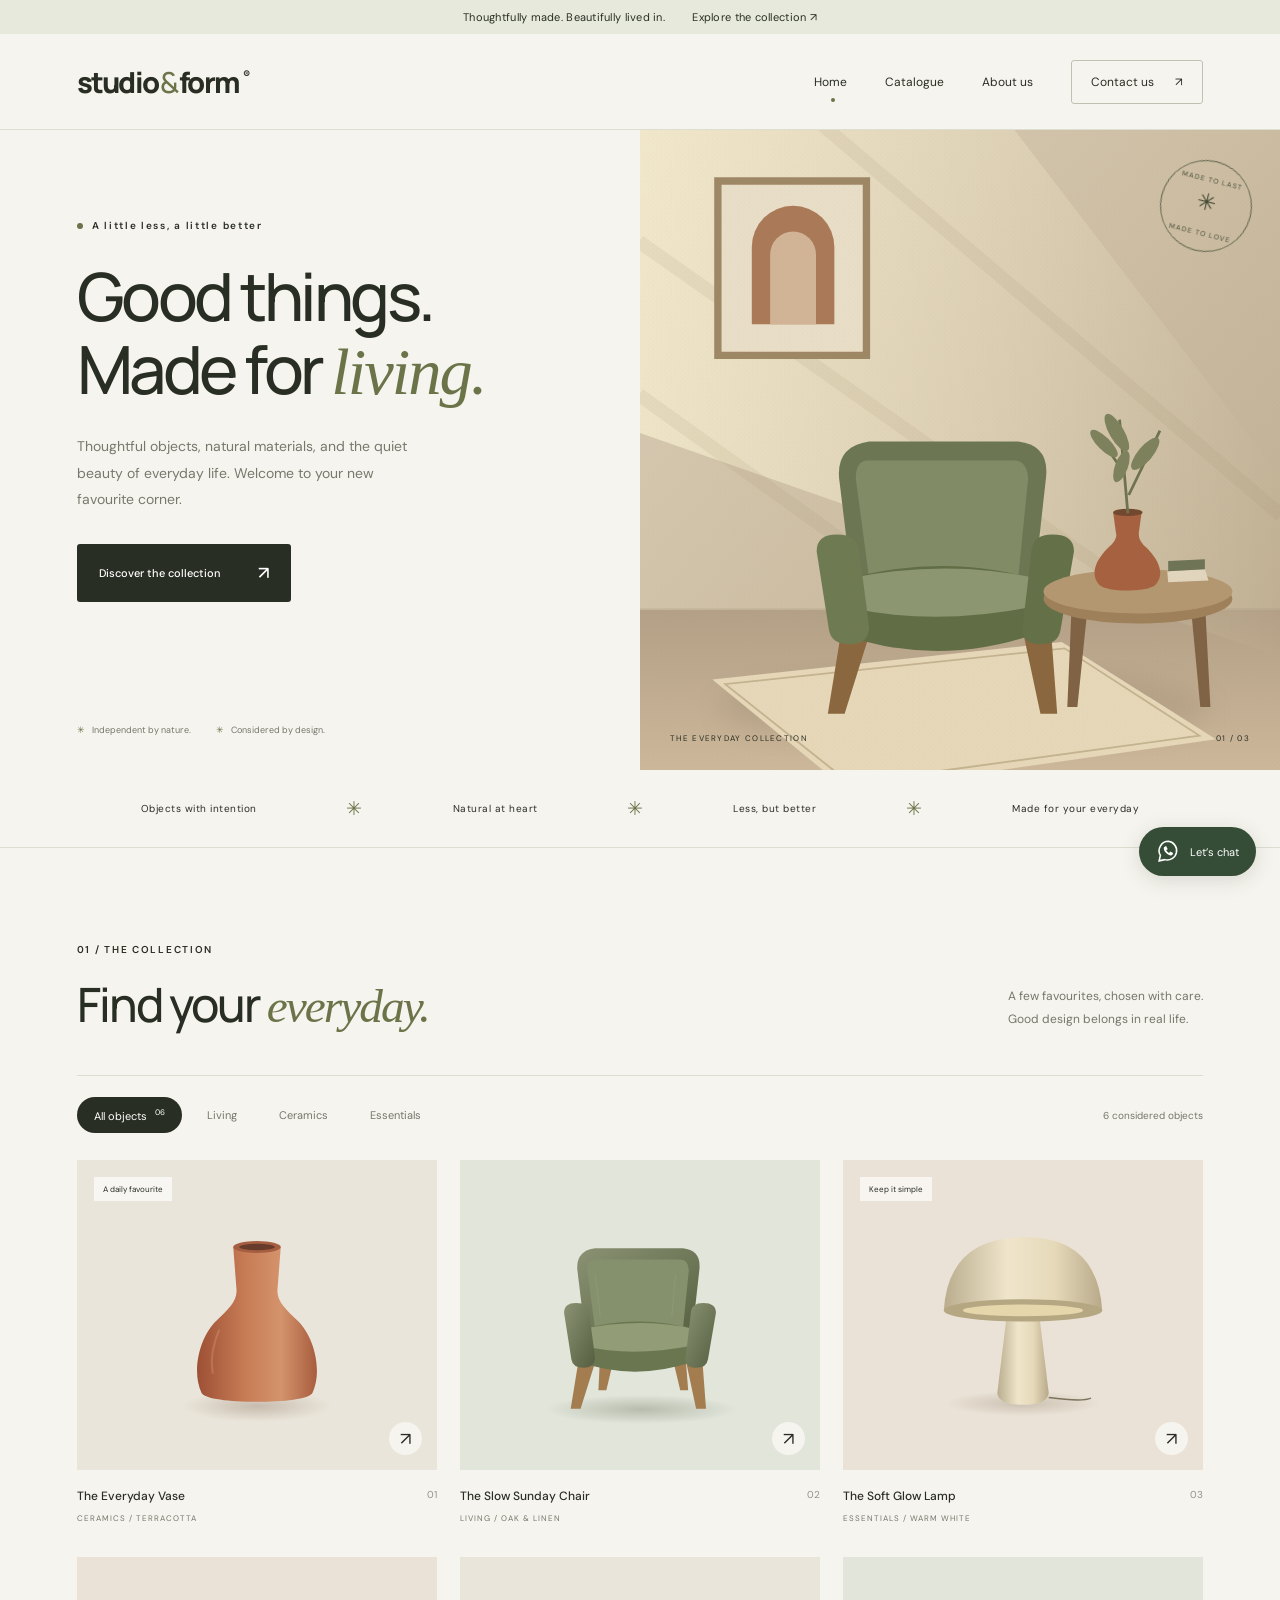
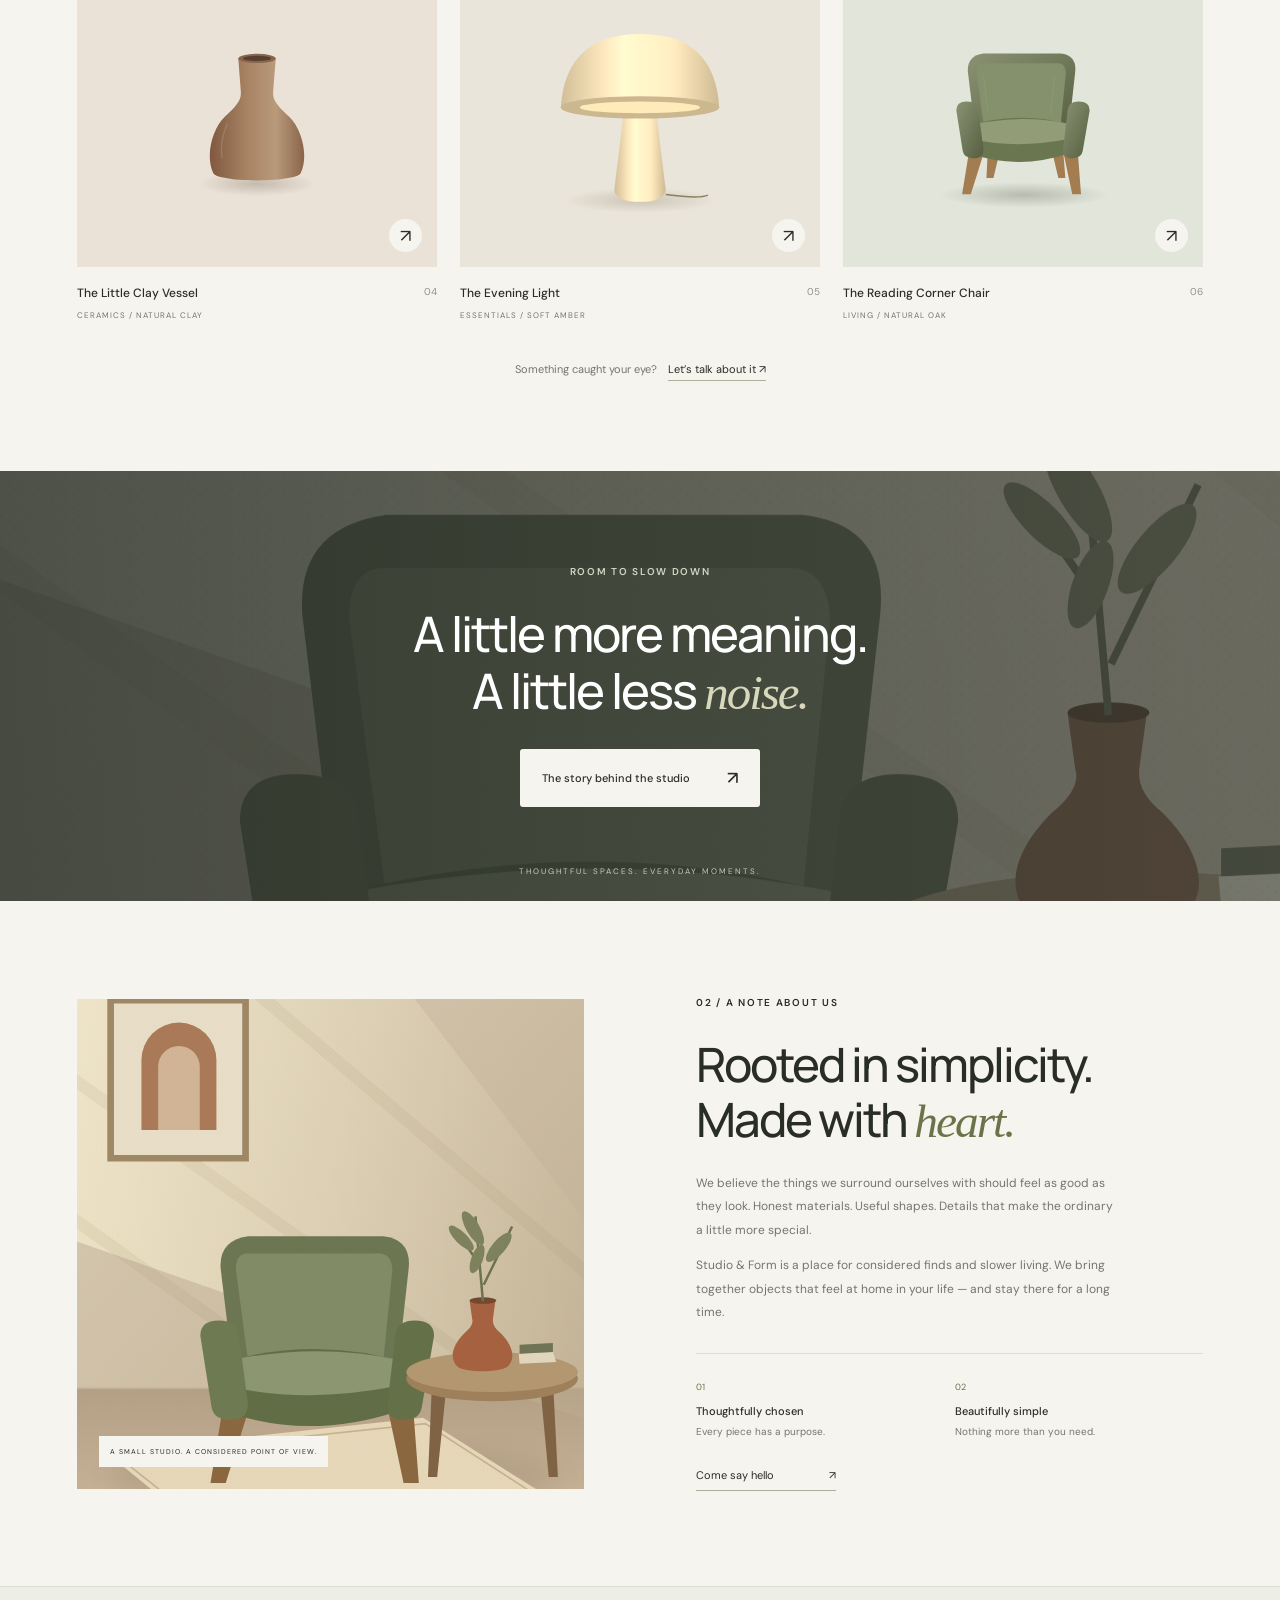
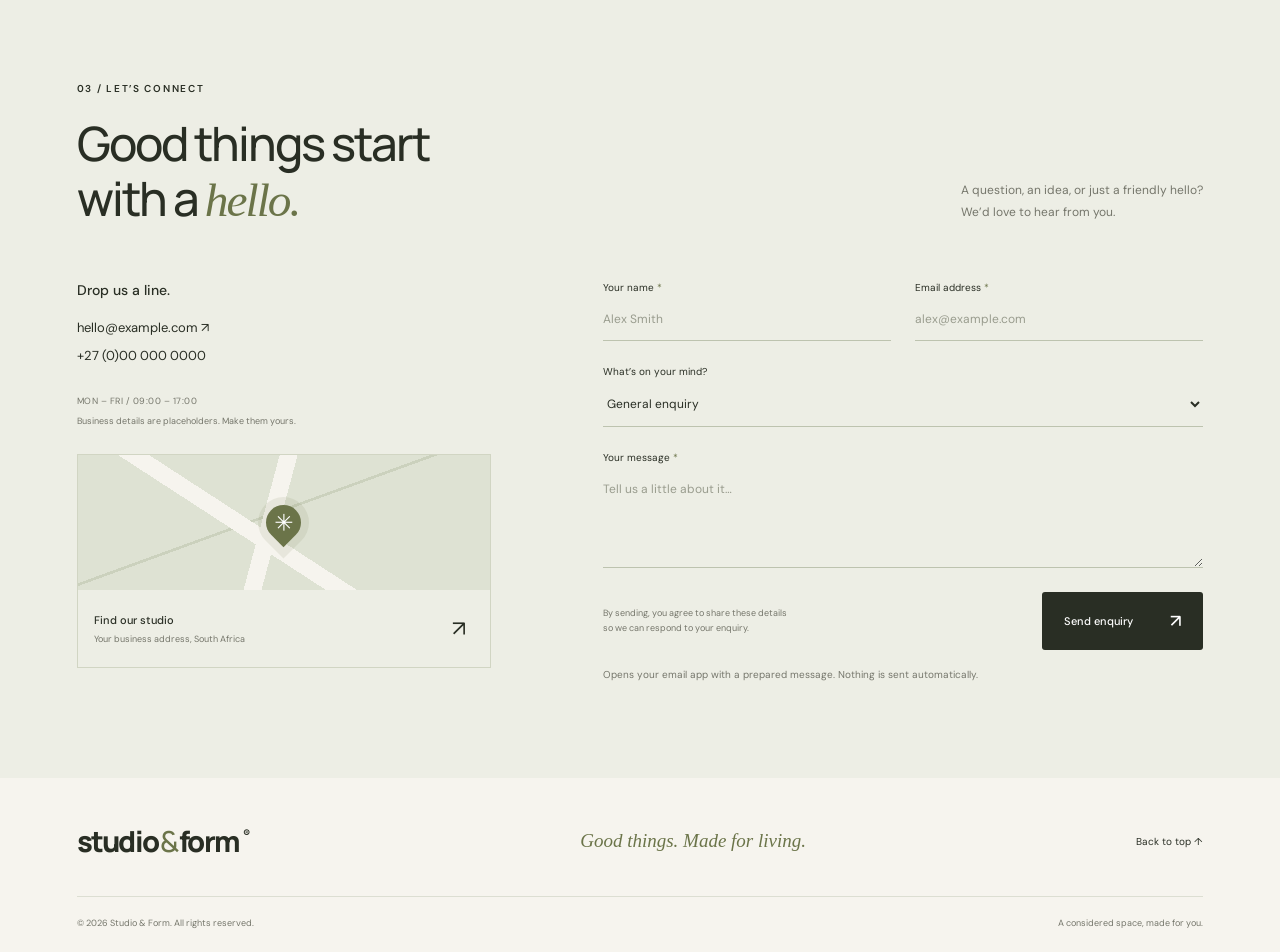
==== index.html @ 62b40807 "Add responsive static business website template" ====
<!DOCTYPE html>
<html lang="en">
<head>
  <meta charset="UTF-8">
  <meta name="viewport" content="width=device-width, initial-scale=1">
  <meta name="description" content="A considered collection of everyday objects. Discover the Studio & Form static business website template.">
  <meta name="theme-color" content="#f4f1ea">
  <title>Studio & Form — Objects for everyday living</title>
  <link rel="stylesheet" href="styles.css">
  <script src="script.js" defer></script>
</head>
<body>
  <a class="skip-link" href="#main">Skip to content</a>
  <div class="announcement">Thoughtfully made. Beautifully lived in. <span>Explore the collection ↗</span></div>
  <header class="site-header">
    <a class="wordmark" href="#home" aria-label="Studio and Form home">studio<span>&</span>form<span class="brand-dot">®</span></a>
    <button class="menu-toggle" aria-expanded="false" aria-controls="navigation">Menu <span>☰</span></button>
    <nav id="navigation" aria-label="Main navigation">
      <a class="active" href="#home">Home</a><a href="#catalogue">Catalogue</a><a href="#about">About us</a><a href="#contact">Contact us <span>↗</span></a>
    </nav>
  </header>
  <main id="main">
    <section id="home" class="hero">
      <div class="hero-copy reveal"><p class="eyebrow"><span class="tiny-dot"></span> A little less, a little better</p><h1>Good things.<br>Made for <em>living.</em></h1><p class="intro">Thoughtful objects, natural materials, and the quiet beauty of everyday life. Welcome to your new favourite corner.</p><a class="button dark" href="#catalogue">Discover the collection <span>↗</span></a><div class="hero-footnote"><span>Independent by nature.</span><span>Considered by design.</span></div></div>
      <div class="hero-visual"><img class="parallax-image" data-parallax="0.13" src="assets/interior.svg" alt="Illustrated sunlit interior with an olive chair, ceramic vessels and natural textures"><div class="image-label"><span>THE EVERYDAY COLLECTION</span><span>01 / 03</span></div><div class="round-stamp" aria-hidden="true">MADE TO LAST<br><span>✳</span><br>MADE TO LOVE</div></div>
    </section>
    <div class="values-strip"><span>Objects with intention</span><b>✳</b><span>Natural at heart</span><b>✳</b><span>Less, but better</span><b>✳</b><span>Made for your everyday</span></div>
    <section id="catalogue" class="section catalogue">
      <div class="section-heading reveal"><div><p class="eyebrow">01 / THE COLLECTION</p><h2>Find your <em>everyday.</em></h2></div><p>A few favourites, chosen with care.<br>Good design belongs in real life.</p></div>
      <div class="catalogue-toolbar"><div class="filters" role="group" aria-label="Filter collection"><button class="selected" data-filter="all" aria-pressed="true">All objects <sup>06</sup></button><button data-filter="living" aria-pressed="false">Living</button><button data-filter="ceramics" aria-pressed="false">Ceramics</button><button data-filter="essentials" aria-pressed="false">Essentials</button></div><span class="collection-count" aria-live="polite">6 considered objects</span></div>
      <div class="product-grid">
        <article class="product reveal" data-category="ceramics"><div class="product-image sand"><span class="tag">A daily favourite</span><img src="assets/vase.svg" alt="Sculptural terracotta ceramic vase" loading="lazy"><a class="product-link" href="#contact" data-product="The Everyday Vase" aria-label="Enquire about The Everyday Vase">↗</a></div><div class="product-details"><h3>The Everyday Vase</h3><span>01</span><p>CERAMICS / TERRACOTTA</p></div></article>
        <article class="product reveal" data-category="living"><div class="product-image sage"><img src="assets/chair.svg" alt="Olive upholstered lounge chair with oak legs" loading="lazy"><a class="product-link" href="#contact" data-product="The Slow Sunday Chair" aria-label="Enquire about The Slow Sunday Chair">↗</a></div><div class="product-details"><h3>The Slow Sunday Chair</h3><span>02</span><p>LIVING / OAK & LINEN</p></div></article>
        <article class="product reveal" data-category="essentials"><div class="product-image peach"><span class="tag">Keep it simple</span><img src="assets/lamp.svg" alt="Warm cream sculptural table lamp" loading="lazy"><a class="product-link" href="#contact" data-product="The Soft Glow Lamp" aria-label="Enquire about The Soft Glow Lamp">↗</a></div><div class="product-details"><h3>The Soft Glow Lamp</h3><span>03</span><p>ESSENTIALS / WARM WHITE</p></div></article>
        <article class="product reveal" data-category="ceramics"><div class="product-image peach"><img src="assets/vase.svg" class="small-vase" alt="Small rounded clay vessel" loading="lazy"><a class="product-link" href="#contact" data-product="The Little Clay Vessel" aria-label="Enquire about The Little Clay Vessel">↗</a></div><div class="product-details"><h3>The Little Clay Vessel</h3><span>04</span><p>CERAMICS / NATURAL CLAY</p></div></article>
        <article class="product reveal" data-category="essentials"><div class="product-image sand"><img src="assets/lamp.svg" class="warm-lamp" alt="Terracotta toned reading lamp" loading="lazy"><a class="product-link" href="#contact" data-product="The Evening Light" aria-label="Enquire about The Evening Light">↗</a></div><div class="product-details"><h3>The Evening Light</h3><span>05</span><p>ESSENTIALS / SOFT AMBER</p></div></article>
        <article class="product reveal" data-category="living"><div class="product-image sage"><img src="assets/chair.svg" class="small-chair" alt="Compact olive reading chair" loading="lazy"><a class="product-link" href="#contact" data-product="The Reading Corner Chair" aria-label="Enquire about The Reading Corner Chair">↗</a></div><div class="product-details"><h3>The Reading Corner Chair</h3><span>06</span><p>LIVING / NATURAL OAK</p></div></article>
      </div>
      <p class="catalogue-note">Something caught your eye? <a href="#contact">Let’s talk about it ↗</a></p>
    </section>
    <section class="manifesto"><div class="manifesto-art parallax-image" data-parallax="0.08" aria-hidden="true"></div><div class="manifesto-content reveal"><p class="eyebrow">ROOM TO SLOW DOWN</p><h2>A little more meaning.<br>A little less <em>noise.</em></h2><a class="button light" href="#about">The story behind the studio <span>↗</span></a></div><span class="manifesto-caption">THOUGHTFUL SPACES. EVERYDAY MOMENTS.</span></section>
    <section id="about" class="section about"><div class="about-art reveal"><img src="assets/interior.svg" alt="Warm studio corner with handcrafted home objects" loading="lazy"><span class="art-caption">A SMALL STUDIO. A CONSIDERED POINT OF VIEW.</span></div><div class="about-copy reveal"><p class="eyebrow">02 / A NOTE ABOUT US</p><h2>Rooted in simplicity.<br>Made with <em>heart.</em></h2><p>We believe the things we surround ourselves with should feel as good as they look. Honest materials. Useful shapes. Details that make the ordinary a little more special.</p><p>Studio & Form is a place for considered finds and slower living. We bring together objects that feel at home in your life — and stay there for a long time.</p><div class="about-values"><div><span>01</span><h3>Thoughtfully chosen</h3><p>Every piece has a purpose.</p></div><div><span>02</span><h3>Beautifully simple</h3><p>Nothing more than you need.</p></div></div><a class="text-link" href="#contact">Come say hello <span>↗</span></a></div></section>
    <section id="contact" class="section contact"><div class="section-heading reveal"><div><p class="eyebrow">03 / LET’S CONNECT</p><h2>Good things start<br>with a <em>hello.</em></h2></div><p>A question, an idea, or just a friendly hello?<br>We’d love to hear from you.</p></div><div class="contact-grid"><div class="contact-info reveal"><h3>Drop us a line.</h3><a data-email href="mailto:hello@example.com">hello@example.com ↗</a><a data-phone href="tel:+27000000000">+27 (0)00 000 0000</a><p class="contact-small">MON – FRI / 09:00 – 17:00<br><span>Business details are placeholders. Make them yours.</span></p><div class="map-card"><div class="map-lines" aria-hidden="true"><span class="map-pin">✳</span></div><div class="map-details"><div><h3>Find our studio</h3><p data-address>Your business address, South Africa</p></div><a data-directions href="https://www.google.com/maps/dir/?api=1&destination=South+Africa" target="_blank" rel="noopener noreferrer" aria-label="Get Google Maps directions">↗</a></div></div></div>
      <form id="contact-form" class="contact-form reveal"><div class="field-row"><label>Your name <span>*</span><input name="name" autocomplete="name" placeholder="Alex Smith" required maxlength="100"></label><label>Email address <span>*</span><input name="email" type="email" autocomplete="email" placeholder="alex@example.com" required maxlength="254"></label></div><label>What’s on your mind?<select name="subject"><option>General enquiry</option><option>Product enquiry</option><option>Collaborations</option><option>Something else</option></select></label><label>Your message <span>*</span><textarea name="message" rows="4" placeholder="Tell us a little about it…" required maxlength="5000"></textarea></label><div class="form-bottom"><p>By sending, you agree to share these details<br>so we can respond to your enquiry.</p><button class="button dark" type="submit">Send enquiry <span>↗</span></button></div><p class="form-status" role="status" aria-live="polite">Opens your email app with a prepared message. Nothing is sent automatically.</p></form></div></section>
  </main>
  <footer><div class="footer-top"><a class="wordmark" href="#home">studio<span>&</span>form<span class="brand-dot">®</span></a><p>Good things. Made for living.</p><a href="#home">Back to top ↑</a></div><div class="footer-bottom"><span>© <span id="year"></span> Studio & Form. All rights reserved.</span><span>A considered space, made for you.</span></div></footer>
  <a class="whatsapp" data-whatsapp href="https://wa.me/27000000000" target="_blank" rel="noopener noreferrer" aria-label="Chat with us on WhatsApp"><svg viewBox="0 0 32 32" aria-hidden="true"><path d="M16 3a12 12 0 0 0-10.4 18L4 28l7-1.6A12 12 0 1 0 16 3Z" fill="none" stroke="currentColor" stroke-width="2"/><path d="M11 10c-2 1-1 5 2 8s7 4 8 2l1-2-4-2-1 2c-2-1-3-2-4-4l2-1-2-4Z" fill="currentColor"/></svg><span>Let’s chat</span></a>
</body>
</html>
---- styles.css ----
@import url('https://fonts.googleapis.com/css2?family=DM+Sans:wght@400;500;600;700&family=Manrope:wght@400;500;600;700;800&display=swap');
:root{--paper:#f6f4ee;--ink:#292e24;--muted:#75766b;--line:#dcded2;--olive:#6b7449;--serif:Georgia,'Times New Roman',serif}*{box-sizing:border-box}html{scroll-behavior:smooth;scroll-padding-top:100px}body{margin:0;background:var(--paper);color:var(--ink);font-family:'DM Sans',Arial,sans-serif;font-size:14px}a{color:inherit;text-decoration:none}button,input,textarea,select{font:inherit}button,a,input,select,textarea{-webkit-tap-highlight-color:transparent}a:focus-visible,button:focus-visible,input:focus-visible,textarea:focus-visible,select:focus-visible{outline:2px solid var(--olive);outline-offset:5px}button{cursor:pointer}img{max-width:100%;display:block}.announcement{background:#e7e9dc;text-align:center;padding:10px 24px;font-size:11px;letter-spacing:.025em}.announcement span{margin-left:24px}.site-header{height:96px;padding:0 6%;display:flex;align-items:center;justify-content:space-between;border-bottom:1px solid var(--line);position:sticky;top:0;background:rgba(246,244,238,.96);backdrop-filter:blur(15px);z-index:20}.wordmark{font-family:'Manrope',Arial,sans-serif;font-size:29px;font-weight:800;letter-spacing:-1.8px;white-space:nowrap}.wordmark>span:first-child{color:var(--olive);font-weight:500;padding:0 2px}.wordmark .brand-dot{font-size:11px;vertical-align:top;letter-spacing:0;margin:5px 0 0 4px;display:inline-block}nav{display:flex;align-items:center;gap:38px}nav a{font-size:12px;padding:12px 0;position:relative}nav a.active:after{content:'';height:4px;width:4px;border-radius:50%;background:var(--olive);position:absolute;bottom:0;left:50%}nav a:last-child{border:1px solid #bfc1b2;padding:13px 19px;border-radius:3px}nav a span{margin-left:18px}.menu-toggle{display:none}.hero{display:grid;grid-template-columns:1fr 1fr;min-height:640px}.hero-copy{padding:89px 8% 34px 12%;display:flex;align-items:flex-start;flex-direction:column}.eyebrow{font-size:10px;letter-spacing:1.7px;font-weight:600;margin:0 0 28px;display:flex;align-items:center;gap:9px}.tiny-dot{width:6px;height:6px;background:var(--olive);border-radius:50%}h1,h2,h3,p{margin-top:0}h1,h2{font-family:'Manrope',Arial,sans-serif;font-weight:500;letter-spacing:-3.5px}h1{font-size:clamp(48px,5.2vw,78px);line-height:1.09;margin-bottom:25px}h1 em,h2 em{font-family:var(--serif);font-weight:400;letter-spacing:-2px;color:var(--olive)}.intro{font-size:14px;line-height:1.9;max-width:340px;color:#77786d;margin-bottom:31px}.button{display:inline-flex;align-items:center;justify-content:space-between;gap:37px;padding:17px 22px;border:0;border-radius:3px;font-size:11px;font-weight:500;transition:transform .2s,background .2s}.button:hover{transform:translateY(-3px)}.dark{background:var(--ink);color:#fff}.dark:hover{background:var(--olive)}.light{background:var(--paper);color:var(--ink)}.button span{font-size:18px}.hero-footnote{margin-top:auto;padding-top:57px;display:flex;gap:25px;font-size:9px;color:var(--muted)}.hero-footnote span:before{content:'✳';margin-right:7px;color:var(--olive)}.hero-visual{position:relative;overflow:hidden;background:#d6c7af;min-height:640px}.hero-visual>img{width:100%;height:115%;object-fit:cover;position:absolute;top:-7.5%;will-change:transform}.image-label{position:absolute;bottom:27px;left:30px;right:30px;display:flex;justify-content:space-between;font-size:8px;letter-spacing:1.3px}.round-stamp{position:absolute;right:28px;top:30px;width:92px;height:92px;border:1px solid #5c634b;border-radius:50%;display:grid;place-content:center;text-align:center;font-size:7px;letter-spacing:1px;color:#454b36;transform:rotate(14deg)}.round-stamp span{font-size:23px;padding:3px}.values-strip{display:flex;align-items:center;justify-content:space-evenly;padding:26px 4%;border-bottom:1px solid var(--line);font-size:10px;letter-spacing:.5px}.values-strip b{font-size:19px;color:var(--olive);font-weight:400}.section{padding:95px 6%}.section-heading{display:flex;justify-content:space-between;align-items:flex-end;margin-bottom:42px}.section-heading .eyebrow{margin-bottom:21px}.section-heading h2,h2{font-size:clamp(34px,3.7vw,52px);line-height:1.15;margin-bottom:0;letter-spacing:-2px}.section-heading>p{font-size:12px;line-height:1.9;color:var(--muted);margin-bottom:3px}.catalogue-toolbar{display:flex;justify-content:space-between;align-items:center;border-top:1px solid var(--line);padding:21px 0 27px}.filters{display:flex;gap:8px}.filters button{border:1px solid transparent;border-radius:20px;padding:9px 16px;background:none;color:var(--muted);font-size:11px}.filters button.selected{background:var(--ink);color:white}.filters sup{font-size:8px;margin-left:5px}.collection-count{font-size:10px;color:var(--muted)}.product-grid{display:grid;grid-template-columns:repeat(3,1fr);gap:34px 23px}.product[hidden]{display:none}.product-image{height:310px;position:relative;overflow:hidden;display:grid;place-items:center}.sand{background:#eae5da}.sage{background:#e1e5da}.peach{background:#ebe2d7}.product-image>img{height:85%;width:85%;object-fit:contain;transition:transform .7s cubic-bezier(.2,.7,.2,1)}.product:hover .product-image>img{transform:scale(1.06) rotate(-2deg)}.product-image>img.small-vase{height:67%;filter:hue-rotate(10deg) saturate(.6)}.product-image>img.small-chair{height:75%}.product-image>img.warm-lamp{filter:sepia(.5)}.tag{position:absolute;top:17px;left:17px;font-size:8px;background:rgba(255,255,255,.65);padding:7px 9px;z-index:1}.product-link{position:absolute;bottom:15px;right:15px;width:33px;height:33px;border-radius:50%;background:var(--paper);display:grid;place-items:center;font-size:18px;transition:background .2s}.product-link:hover{background:#ccd0b9}.product-details{display:grid;grid-template-columns:1fr auto;padding-top:18px}.product-details h3{font-size:12px;font-weight:500;margin:0 0 9px}.product-details>span{font-size:10px;color:#929387}.product-details p{font-size:8px;letter-spacing:1px;color:var(--muted);margin:0}.catalogue-note{text-align:center;margin:42px 0 0;font-size:11px;color:var(--muted)}.catalogue-note a{color:var(--ink);border-bottom:1px solid #adb19b;margin-left:8px;padding-bottom:4px}.manifesto{position:relative;min-height:430px;overflow:hidden;display:grid;place-items:center;text-align:center;background:#404b35;color:#fff}.manifesto-art{position:absolute;inset:-20%;background:linear-gradient(90deg,rgba(25,37,22,.8),rgba(29,41,23,.5)),url('assets/interior.svg') center 60%/cover;filter:saturate(.5)}.manifesto-content{z-index:1;padding:65px 20px}.manifesto .eyebrow{justify-content:center;color:#d2d6c4}.manifesto h2{margin-bottom:28px;font-size:49px;letter-spacing:-2px}.manifesto h2 em{color:#d8d9bc}.manifesto-caption{position:absolute;bottom:25px;font-size:8px;letter-spacing:2px;color:#c7cbb9}.about{display:grid;grid-template-columns:1fr 1fr;gap:10%;align-items:center}.about-art{height:490px;background:#e4d6bf;position:relative;overflow:hidden}.about-art img{height:100%;width:100%;object-fit:cover;object-position:40% 50%;transform:scale(1.15)}.art-caption{position:absolute;bottom:22px;left:22px;background:var(--paper);padding:11px;font-size:7px;letter-spacing:1px}.about-copy>p:not(.eyebrow){font-size:12px;line-height:1.95;color:var(--muted);max-width:420px}.about-copy h2{margin-bottom:24px}.about-values{display:grid;grid-template-columns:1fr 1fr;border-top:1px solid var(--line);margin:29px 0 27px;padding-top:22px;gap:10px}.about-values span{font-size:9px;color:var(--olive)}.about-values h3{font-size:11px;font-weight:500;margin:10px 0 7px}.about-values p{font-size:10px;color:var(--muted);margin-bottom:0}.text-link{display:inline-flex;gap:55px;font-size:11px;border-bottom:1px solid #acb09b;padding-bottom:8px}.contact{background:#edeee5;border-top:1px solid var(--line)}.contact .section-heading{margin-bottom:54px}.contact-grid{display:grid;grid-template-columns:1fr 1.45fr;gap:10%}.contact-info>h3{font-size:14px;font-weight:500;margin-bottom:15px}.contact-info>a{display:block;font-size:13px;line-height:2.1}.contact-small{font-size:9px;line-height:2.2;letter-spacing:.5px;margin:23px 0;color:var(--muted)}.contact-small span{font-size:9px;letter-spacing:0}.map-card{border:1px solid #d1d5c3}.map-lines{height:135px;background-color:#dee2d3;background-image:linear-gradient(33deg,transparent 40%,#f6f4ee 40%,#f6f4ee 45%,transparent 45%),linear-gradient(105deg,transparent 45%,#f6f4ee 45%,#f6f4ee 49%,transparent 49%),linear-gradient(160deg,transparent 45%,#cbd1bd 45%,#cbd1bd 46%,transparent 46%);display:grid;place-items:center}.map-pin{background:var(--olive);color:white;width:35px;height:35px;display:grid;place-items:center;border-radius:50% 50% 50% 0;transform:rotate(-45deg);font-size:23px;box-shadow:0 0 0 8px #6b74491c}.map-details{padding:16px;display:flex;align-items:center;justify-content:space-between}.map-details h3{font-size:11px;margin:0 0 6px;font-weight:500}.map-details p{font-size:9px;color:var(--muted);margin:0}.map-details>a{font-size:22px;padding:8px}.contact-form label{display:block;font-size:10px;margin-bottom:24px}.contact-form label>span{color:var(--olive)}.field-row{display:grid;grid-template-columns:1fr 1fr;gap:24px}input,textarea,select{display:block;width:100%;background:transparent;border:0;border-bottom:1px solid #bdc3af;border-radius:0;padding:13px 0;color:var(--ink);font-size:12px;margin-top:4px}textarea{resize:vertical;min-height:100px}input::placeholder,textarea::placeholder{color:#999c8e}.form-bottom{display:flex;justify-content:space-between;align-items:center;gap:16px}.form-bottom p{font-size:9px;line-height:1.7;color:var(--muted);margin:0}.form-status{font-size:10px;color:var(--muted);line-height:1.6;margin:17px 0 0}footer{padding:43px 6% 23px}.footer-top{display:flex;justify-content:space-between;align-items:center;padding-bottom:35px}.footer-top p{font-family:var(--serif);font-style:italic;font-size:19px;color:var(--olive);margin:0}.footer-top>a:last-child{font-size:10px}.footer-bottom{border-top:1px solid var(--line);padding-top:20px;display:flex;justify-content:space-between;color:var(--muted);font-size:9px}.whatsapp{position:fixed;bottom:24px;right:24px;z-index:30;display:flex;align-items:center;gap:9px;padding:12px 17px;background:#354c36;color:#fff;border-radius:40px;box-shadow:0 4px 20px #28342826;transition:transform .2s}.whatsapp:hover{transform:translateY(-4px)}.whatsapp svg{width:25px;height:25px}.whatsapp span{font-size:11px}.skip-link{position:fixed;top:-60px;left:12px;background:white;z-index:100;padding:12px}.skip-link:focus{top:10px}.js .reveal{opacity:0;transform:translateY(20px);transition:opacity .8s,transform .8s}.js .reveal.visible{opacity:1;transform:none}
@media(min-width:1500px){.hero-copy{padding-top:120px}.hero,.hero-visual{min-height:750px}.product-image{height:380px}.section{padding-top:110px;padding-bottom:110px}}@media(max-width:900px){.site-header{padding:0 5%;height:80px}nav{gap:20px}.hero-copy{padding:65px 8% 30px 10%}h1{font-size:49px}.hero,.hero-visual{min-height:575px}.hero-footnote{flex-direction:column;gap:8px}.section{padding:65px 5%}.product-image{height:240px}.about{gap:6%}.about-art{height:430px}.contact-grid{gap:6%;grid-template-columns:1fr 1.2fr}.field-row{gap:15px}.form-bottom{align-items:flex-start;flex-direction:column}.round-stamp{width:75px;height:75px;right:20px;top:20px}}@media(max-width:640px){html{scroll-padding-top:73px}.announcement{font-size:9px}.announcement span{display:none}.site-header{height:73px}.wordmark{font-size:25px}.menu-toggle{display:flex;gap:15px;align-items:center;border:0;background:none;font-size:12px;padding:12px 0}nav{position:absolute;top:73px;left:0;right:0;background:var(--paper);padding:20px 5% 28px;display:none;border-bottom:1px solid var(--line)}nav.open{display:flex;flex-direction:column;align-items:stretch;gap:8px}nav a.active:after{left:auto;right:8px;bottom:18px}nav a:last-child{margin-top:5px}.hero{grid-template-columns:1fr}.hero-copy{padding:51px 6% 33px}.eyebrow{font-size:9px;margin-bottom:23px}h1{font-size:57px;letter-spacing:-3px}.intro{max-width:330px;font-size:13px}.hero-footnote{flex-direction:row;gap:20px;padding-top:32px;font-size:8px}.hero-visual{min-height:420px}.hero-visual>img{object-position:center 60%}.image-label{font-size:7px}.values-strip{flex-wrap:wrap;gap:15px;padding:21px 4%;font-size:9px}.values-strip span:nth-of-type(n+3),.values-strip b:last-child,.values-strip b:nth-of-type(2){display:none}.section{padding:56px 6%}.section-heading{display:block;margin-bottom:28px}.section-heading h2,h2{font-size:36px}.section-heading>p{margin:20px 0 0;font-size:11px}.catalogue-toolbar{padding:16px 0 23px}.filters{gap:0}.filters button{font-size:10px;padding:8px 10px}.collection-count{display:none}.product-grid{grid-template-columns:1fr 1fr;gap:25px 14px}.product-image{height:205px}.tag{top:10px;left:10px;font-size:6px;padding:5px}.product-details h3{font-size:11px;line-height:1.5}.product-details p{font-size:6px;letter-spacing:.6px}.product-details>span{font-size:8px}.product-link{height:28px;width:28px;right:10px;bottom:10px}.catalogue-note{line-height:2;font-size:10px}.manifesto{min-height:350px}.manifesto h2{font-size:36px}.manifesto-caption{font-size:6px}.about{grid-template-columns:1fr;gap:37px}.about-art{height:360px}.about-copy>p:not(.eyebrow){max-width:none}.contact-grid{grid-template-columns:1fr;gap:38px}.contact .section-heading{margin-bottom:32px}.map-lines{height:145px}.field-row{grid-template-columns:1fr;gap:0}.form-bottom{flex-direction:column-reverse;gap:18px}.form-bottom .button{width:100%}.footer-top{flex-wrap:wrap;gap:22px;padding-bottom:25px}.footer-top p{display:none}.footer-bottom{gap:15px;flex-direction:column;padding-bottom:60px}.whatsapp{bottom:18px;right:18px;padding:11px 14px}.whatsapp span{font-size:10px}}@media(prefers-reduced-motion:reduce){html{scroll-behavior:auto}*,*:before,*:after{transition:none!important;animation:none!important}.js .reveal{opacity:1;transform:none}.parallax-image{transform:none!important}}
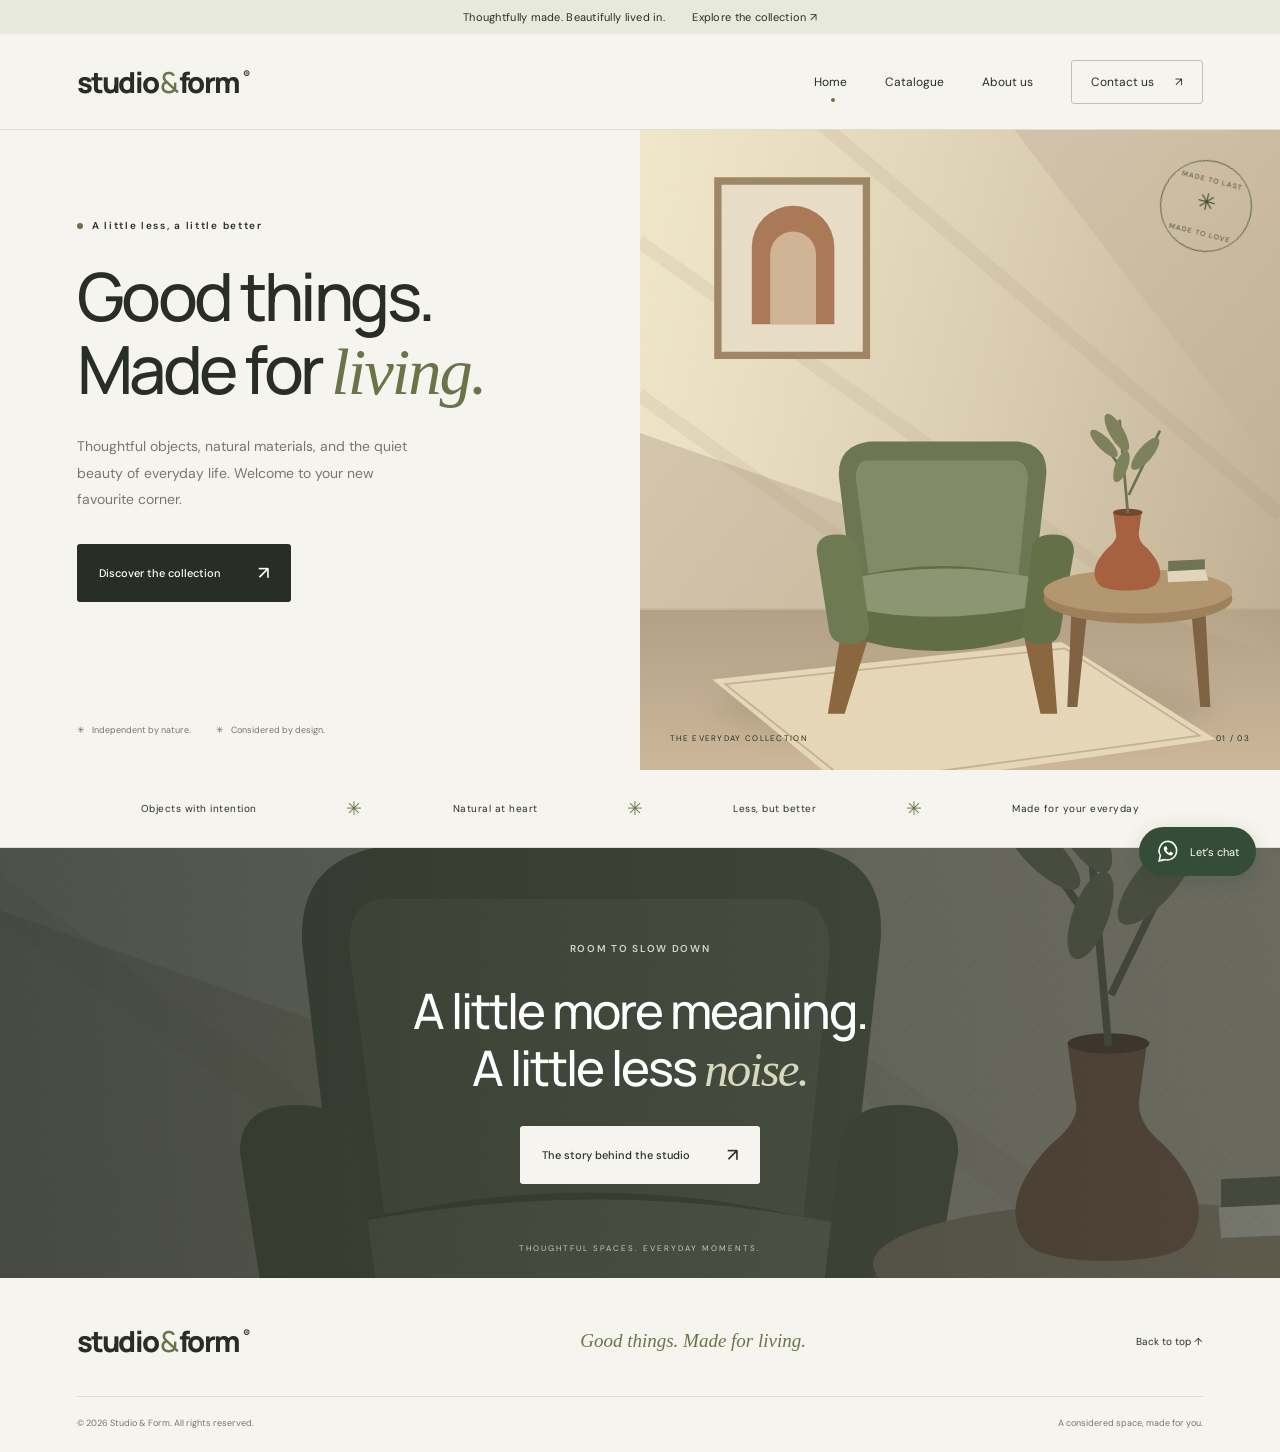
==== commit 870a0984: "Split website into separate Home Catalogue About and Contact pages" ====
--- a/index.html
+++ b/index.html
@@ -5,7 +5,7 @@
   <meta name="viewport" content="width=device-width, initial-scale=1">
   <meta name="description" content="A considered collection of everyday objects. Discover the Studio & Form static business website template.">
   <meta name="theme-color" content="#f4f1ea">
-  <title>Studio & Form — Objects for everyday living</title>
+  <title>Home — Studio & Form</title>
   <link rel="stylesheet" href="styles.css">
   <script src="script.js" defer></script>
 </head>
@@ -13,37 +13,21 @@
   <a class="skip-link" href="#main">Skip to content</a>
   <div class="announcement">Thoughtfully made. Beautifully lived in. <span>Explore the collection ↗</span></div>
   <header class="site-header">
-    <a class="wordmark" href="#home" aria-label="Studio and Form home">studio<span>&</span>form<span class="brand-dot">®</span></a>
+    <a class="wordmark" href="index.html" aria-label="Studio and Form home">studio<span>&</span>form<span class="brand-dot">®</span></a>
     <button class="menu-toggle" aria-expanded="false" aria-controls="navigation">Menu <span>☰</span></button>
     <nav id="navigation" aria-label="Main navigation">
-      <a class="active" href="#home">Home</a><a href="#catalogue">Catalogue</a><a href="#about">About us</a><a href="#contact">Contact us <span>↗</span></a>
+      <a class="active" aria-current="page" href="index.html">Home</a><a href="catalogue.html">Catalogue</a><a href="about.html">About us</a><a href="contact.html">Contact us <span>↗</span></a>
     </nav>
   </header>
   <main id="main">
     <section id="home" class="hero">
-      <div class="hero-copy reveal"><p class="eyebrow"><span class="tiny-dot"></span> A little less, a little better</p><h1>Good things.<br>Made for <em>living.</em></h1><p class="intro">Thoughtful objects, natural materials, and the quiet beauty of everyday life. Welcome to your new favourite corner.</p><a class="button dark" href="#catalogue">Discover the collection <span>↗</span></a><div class="hero-footnote"><span>Independent by nature.</span><span>Considered by design.</span></div></div>
+      <div class="hero-copy reveal"><p class="eyebrow"><span class="tiny-dot"></span> A little less, a little better</p><h1>Good things.<br>Made for <em>living.</em></h1><p class="intro">Thoughtful objects, natural materials, and the quiet beauty of everyday life. Welcome to your new favourite corner.</p><a class="button dark" href="catalogue.html">Discover the collection <span>↗</span></a><div class="hero-footnote"><span>Independent by nature.</span><span>Considered by design.</span></div></div>
       <div class="hero-visual"><img class="parallax-image" data-parallax="0.13" src="assets/interior.svg" alt="Illustrated sunlit interior with an olive chair, ceramic vessels and natural textures"><div class="image-label"><span>THE EVERYDAY COLLECTION</span><span>01 / 03</span></div><div class="round-stamp" aria-hidden="true">MADE TO LAST<br><span>✳</span><br>MADE TO LOVE</div></div>
     </section>
     <div class="values-strip"><span>Objects with intention</span><b>✳</b><span>Natural at heart</span><b>✳</b><span>Less, but better</span><b>✳</b><span>Made for your everyday</span></div>
-    <section id="catalogue" class="section catalogue">
-      <div class="section-heading reveal"><div><p class="eyebrow">01 / THE COLLECTION</p><h2>Find your <em>everyday.</em></h2></div><p>A few favourites, chosen with care.<br>Good design belongs in real life.</p></div>
-      <div class="catalogue-toolbar"><div class="filters" role="group" aria-label="Filter collection"><button class="selected" data-filter="all" aria-pressed="true">All objects <sup>06</sup></button><button data-filter="living" aria-pressed="false">Living</button><button data-filter="ceramics" aria-pressed="false">Ceramics</button><button data-filter="essentials" aria-pressed="false">Essentials</button></div><span class="collection-count" aria-live="polite">6 considered objects</span></div>
-      <div class="product-grid">
-        <article class="product reveal" data-category="ceramics"><div class="product-image sand"><span class="tag">A daily favourite</span><img src="assets/vase.svg" alt="Sculptural terracotta ceramic vase" loading="lazy"><a class="product-link" href="#contact" data-product="The Everyday Vase" aria-label="Enquire about The Everyday Vase">↗</a></div><div class="product-details"><h3>The Everyday Vase</h3><span>01</span><p>CERAMICS / TERRACOTTA</p></div></article>
-        <article class="product reveal" data-category="living"><div class="product-image sage"><img src="assets/chair.svg" alt="Olive upholstered lounge chair with oak legs" loading="lazy"><a class="product-link" href="#contact" data-product="The Slow Sunday Chair" aria-label="Enquire about The Slow Sunday Chair">↗</a></div><div class="product-details"><h3>The Slow Sunday Chair</h3><span>02</span><p>LIVING / OAK & LINEN</p></div></article>
-        <article class="product reveal" data-category="essentials"><div class="product-image peach"><span class="tag">Keep it simple</span><img src="assets/lamp.svg" alt="Warm cream sculptural table lamp" loading="lazy"><a class="product-link" href="#contact" data-product="The Soft Glow Lamp" aria-label="Enquire about The Soft Glow Lamp">↗</a></div><div class="product-details"><h3>The Soft Glow Lamp</h3><span>03</span><p>ESSENTIALS / WARM WHITE</p></div></article>
-        <article class="product reveal" data-category="ceramics"><div class="product-image peach"><img src="assets/vase.svg" class="small-vase" alt="Small rounded clay vessel" loading="lazy"><a class="product-link" href="#contact" data-product="The Little Clay Vessel" aria-label="Enquire about The Little Clay Vessel">↗</a></div><div class="product-details"><h3>The Little Clay Vessel</h3><span>04</span><p>CERAMICS / NATURAL CLAY</p></div></article>
-        <article class="product reveal" data-category="essentials"><div class="product-image sand"><img src="assets/lamp.svg" class="warm-lamp" alt="Terracotta toned reading lamp" loading="lazy"><a class="product-link" href="#contact" data-product="The Evening Light" aria-label="Enquire about The Evening Light">↗</a></div><div class="product-details"><h3>The Evening Light</h3><span>05</span><p>ESSENTIALS / SOFT AMBER</p></div></article>
-        <article class="product reveal" data-category="living"><div class="product-image sage"><img src="assets/chair.svg" class="small-chair" alt="Compact olive reading chair" loading="lazy"><a class="product-link" href="#contact" data-product="The Reading Corner Chair" aria-label="Enquire about The Reading Corner Chair">↗</a></div><div class="product-details"><h3>The Reading Corner Chair</h3><span>06</span><p>LIVING / NATURAL OAK</p></div></article>
-      </div>
-      <p class="catalogue-note">Something caught your eye? <a href="#contact">Let’s talk about it ↗</a></p>
-    </section>
-    <section class="manifesto"><div class="manifesto-art parallax-image" data-parallax="0.08" aria-hidden="true"></div><div class="manifesto-content reveal"><p class="eyebrow">ROOM TO SLOW DOWN</p><h2>A little more meaning.<br>A little less <em>noise.</em></h2><a class="button light" href="#about">The story behind the studio <span>↗</span></a></div><span class="manifesto-caption">THOUGHTFUL SPACES. EVERYDAY MOMENTS.</span></section>
-    <section id="about" class="section about"><div class="about-art reveal"><img src="assets/interior.svg" alt="Warm studio corner with handcrafted home objects" loading="lazy"><span class="art-caption">A SMALL STUDIO. A CONSIDERED POINT OF VIEW.</span></div><div class="about-copy reveal"><p class="eyebrow">02 / A NOTE ABOUT US</p><h2>Rooted in simplicity.<br>Made with <em>heart.</em></h2><p>We believe the things we surround ourselves with should feel as good as they look. Honest materials. Useful shapes. Details that make the ordinary a little more special.</p><p>Studio & Form is a place for considered finds and slower living. We bring together objects that feel at home in your life — and stay there for a long time.</p><div class="about-values"><div><span>01</span><h3>Thoughtfully chosen</h3><p>Every piece has a purpose.</p></div><div><span>02</span><h3>Beautifully simple</h3><p>Nothing more than you need.</p></div></div><a class="text-link" href="#contact">Come say hello <span>↗</span></a></div></section>
-    <section id="contact" class="section contact"><div class="section-heading reveal"><div><p class="eyebrow">03 / LET’S CONNECT</p><h2>Good things start<br>with a <em>hello.</em></h2></div><p>A question, an idea, or just a friendly hello?<br>We’d love to hear from you.</p></div><div class="contact-grid"><div class="contact-info reveal"><h3>Drop us a line.</h3><a data-email href="mailto:hello@example.com">hello@example.com ↗</a><a data-phone href="tel:+27000000000">+27 (0)00 000 0000</a><p class="contact-small">MON – FRI / 09:00 – 17:00<br><span>Business details are placeholders. Make them yours.</span></p><div class="map-card"><div class="map-lines" aria-hidden="true"><span class="map-pin">✳</span></div><div class="map-details"><div><h3>Find our studio</h3><p data-address>Your business address, South Africa</p></div><a data-directions href="https://www.google.com/maps/dir/?api=1&destination=South+Africa" target="_blank" rel="noopener noreferrer" aria-label="Get Google Maps directions">↗</a></div></div></div>
-      <form id="contact-form" class="contact-form reveal"><div class="field-row"><label>Your name <span>*</span><input name="name" autocomplete="name" placeholder="Alex Smith" required maxlength="100"></label><label>Email address <span>*</span><input name="email" type="email" autocomplete="email" placeholder="alex@example.com" required maxlength="254"></label></div><label>What’s on your mind?<select name="subject"><option>General enquiry</option><option>Product enquiry</option><option>Collaborations</option><option>Something else</option></select></label><label>Your message <span>*</span><textarea name="message" rows="4" placeholder="Tell us a little about it…" required maxlength="5000"></textarea></label><div class="form-bottom"><p>By sending, you agree to share these details<br>so we can respond to your enquiry.</p><button class="button dark" type="submit">Send enquiry <span>↗</span></button></div><p class="form-status" role="status" aria-live="polite">Opens your email app with a prepared message. Nothing is sent automatically.</p></form></div></section>
+    <section class="manifesto"><div class="manifesto-art parallax-image" data-parallax="0.08" aria-hidden="true"></div><div class="manifesto-content reveal"><p class="eyebrow">ROOM TO SLOW DOWN</p><h2>A little more meaning.<br>A little less <em>noise.</em></h2><a class="button light" href="about.html">The story behind the studio <span>↗</span></a></div><span class="manifesto-caption">THOUGHTFUL SPACES. EVERYDAY MOMENTS.</span></section>
   </main>
-  <footer><div class="footer-top"><a class="wordmark" href="#home">studio<span>&</span>form<span class="brand-dot">®</span></a><p>Good things. Made for living.</p><a href="#home">Back to top ↑</a></div><div class="footer-bottom"><span>© <span id="year"></span> Studio & Form. All rights reserved.</span><span>A considered space, made for you.</span></div></footer>
+  <footer><div class="footer-top"><a class="wordmark" href="index.html">studio<span>&</span>form<span class="brand-dot">®</span></a><p>Good things. Made for living.</p><a href="#main">Back to top ↑</a></div><div class="footer-bottom"><span>© <span id="year"></span> Studio & Form. All rights reserved.</span><span>A considered space, made for you.</span></div></footer>
   <a class="whatsapp" data-whatsapp href="https://wa.me/27000000000" target="_blank" rel="noopener noreferrer" aria-label="Chat with us on WhatsApp"><svg viewBox="0 0 32 32" aria-hidden="true"><path d="M16 3a12 12 0 0 0-10.4 18L4 28l7-1.6A12 12 0 1 0 16 3Z" fill="none" stroke="currentColor" stroke-width="2"/><path d="M11 10c-2 1-1 5 2 8s7 4 8 2l1-2-4-2-1 2c-2-1-3-2-4-4l2-1-2-4Z" fill="currentColor"/></svg><span>Let’s chat</span></a>
 </body>
 </html>
--- a/styles.css
+++ b/styles.css
@@ -1,3 +1,6 @@
 @import url('https://fonts.googleapis.com/css2?family=DM+Sans:wght@400;500;600;700&family=Manrope:wght@400;500;600;700;800&display=swap');
 :root{--paper:#f6f4ee;--ink:#292e24;--muted:#75766b;--line:#dcded2;--olive:#6b7449;--serif:Georgia,'Times New Roman',serif}*{box-sizing:border-box}html{scroll-behavior:smooth;scroll-padding-top:100px}body{margin:0;background:var(--paper);color:var(--ink);font-family:'DM Sans',Arial,sans-serif;font-size:14px}a{color:inherit;text-decoration:none}button,input,textarea,select{font:inherit}button,a,input,select,textarea{-webkit-tap-highlight-color:transparent}a:focus-visible,button:focus-visible,input:focus-visible,textarea:focus-visible,select:focus-visible{outline:2px solid var(--olive);outline-offset:5px}button{cursor:pointer}img{max-width:100%;display:block}.announcement{background:#e7e9dc;text-align:center;padding:10px 24px;font-size:11px;letter-spacing:.025em}.announcement span{margin-left:24px}.site-header{height:96px;padding:0 6%;display:flex;align-items:center;justify-content:space-between;border-bottom:1px solid var(--line);position:sticky;top:0;background:rgba(246,244,238,.96);backdrop-filter:blur(15px);z-index:20}.wordmark{font-family:'Manrope',Arial,sans-serif;font-size:29px;font-weight:800;letter-spacing:-1.8px;white-space:nowrap}.wordmark>span:first-child{color:var(--olive);font-weight:500;padding:0 2px}.wordmark .brand-dot{font-size:11px;vertical-align:top;letter-spacing:0;margin:5px 0 0 4px;display:inline-block}nav{display:flex;align-items:center;gap:38px}nav a{font-size:12px;padding:12px 0;position:relative}nav a.active:after{content:'';height:4px;width:4px;border-radius:50%;background:var(--olive);position:absolute;bottom:0;left:50%}nav a:last-child{border:1px solid #bfc1b2;padding:13px 19px;border-radius:3px}nav a span{margin-left:18px}.menu-toggle{display:none}.hero{display:grid;grid-template-columns:1fr 1fr;min-height:640px}.hero-copy{padding:89px 8% 34px 12%;display:flex;align-items:flex-start;flex-direction:column}.eyebrow{font-size:10px;letter-spacing:1.7px;font-weight:600;margin:0 0 28px;display:flex;align-items:center;gap:9px}.tiny-dot{width:6px;height:6px;background:var(--olive);border-radius:50%}h1,h2,h3,p{margin-top:0}h1,h2{font-family:'Manrope',Arial,sans-serif;font-weight:500;letter-spacing:-3.5px}h1{font-size:clamp(48px,5.2vw,78px);line-height:1.09;margin-bottom:25px}h1 em,h2 em{font-family:var(--serif);font-weight:400;letter-spacing:-2px;color:var(--olive)}.intro{font-size:14px;line-height:1.9;max-width:340px;color:#77786d;margin-bottom:31px}.button{display:inline-flex;align-items:center;justify-content:space-between;gap:37px;padding:17px 22px;border:0;border-radius:3px;font-size:11px;font-weight:500;transition:transform .2s,background .2s}.button:hover{transform:translateY(-3px)}.dark{background:var(--ink);color:#fff}.dark:hover{background:var(--olive)}.light{background:var(--paper);color:var(--ink)}.button span{font-size:18px}.hero-footnote{margin-top:auto;padding-top:57px;display:flex;gap:25px;font-size:9px;color:var(--muted)}.hero-footnote span:before{content:'✳';margin-right:7px;color:var(--olive)}.hero-visual{position:relative;overflow:hidden;background:#d6c7af;min-height:640px}.hero-visual>img{width:100%;height:115%;object-fit:cover;position:absolute;top:-7.5%;will-change:transform}.image-label{position:absolute;bottom:27px;left:30px;right:30px;display:flex;justify-content:space-between;font-size:8px;letter-spacing:1.3px}.round-stamp{position:absolute;right:28px;top:30px;width:92px;height:92px;border:1px solid #5c634b;border-radius:50%;display:grid;place-content:center;text-align:center;font-size:7px;letter-spacing:1px;color:#454b36;transform:rotate(14deg)}.round-stamp span{font-size:23px;padding:3px}.values-strip{display:flex;align-items:center;justify-content:space-evenly;padding:26px 4%;border-bottom:1px solid var(--line);font-size:10px;letter-spacing:.5px}.values-strip b{font-size:19px;color:var(--olive);font-weight:400}.section{padding:95px 6%}.section-heading{display:flex;justify-content:space-between;align-items:flex-end;margin-bottom:42px}.section-heading .eyebrow{margin-bottom:21px}.section-heading h2,h2{font-size:clamp(34px,3.7vw,52px);line-height:1.15;margin-bottom:0;letter-spacing:-2px}.section-heading>p{font-size:12px;line-height:1.9;color:var(--muted);margin-bottom:3px}.catalogue-toolbar{display:flex;justify-content:space-between;align-items:center;border-top:1px solid var(--line);padding:21px 0 27px}.filters{display:flex;gap:8px}.filters button{border:1px solid transparent;border-radius:20px;padding:9px 16px;background:none;color:var(--muted);font-size:11px}.filters button.selected{background:var(--ink);color:white}.filters sup{font-size:8px;margin-left:5px}.collection-count{font-size:10px;color:var(--muted)}.product-grid{display:grid;grid-template-columns:repeat(3,1fr);gap:34px 23px}.product[hidden]{display:none}.product-image{height:310px;position:relative;overflow:hidden;display:grid;place-items:center}.sand{background:#eae5da}.sage{background:#e1e5da}.peach{background:#ebe2d7}.product-image>img{height:85%;width:85%;object-fit:contain;transition:transform .7s cubic-bezier(.2,.7,.2,1)}.product:hover .product-image>img{transform:scale(1.06) rotate(-2deg)}.product-image>img.small-vase{height:67%;filter:hue-rotate(10deg) saturate(.6)}.product-image>img.small-chair{height:75%}.product-image>img.warm-lamp{filter:sepia(.5)}.tag{position:absolute;top:17px;left:17px;font-size:8px;background:rgba(255,255,255,.65);padding:7px 9px;z-index:1}.product-link{position:absolute;bottom:15px;right:15px;width:33px;height:33px;border-radius:50%;background:var(--paper);display:grid;place-items:center;font-size:18px;transition:background .2s}.product-link:hover{background:#ccd0b9}.product-details{display:grid;grid-template-columns:1fr auto;padding-top:18px}.product-details h3{font-size:12px;font-weight:500;margin:0 0 9px}.product-details>span{font-size:10px;color:#929387}.product-details p{font-size:8px;letter-spacing:1px;color:var(--muted);margin:0}.catalogue-note{text-align:center;margin:42px 0 0;font-size:11px;color:var(--muted)}.catalogue-note a{color:var(--ink);border-bottom:1px solid #adb19b;margin-left:8px;padding-bottom:4px}.manifesto{position:relative;min-height:430px;overflow:hidden;display:grid;place-items:center;text-align:center;background:#404b35;color:#fff}.manifesto-art{position:absolute;inset:-20%;background:linear-gradient(90deg,rgba(25,37,22,.8),rgba(29,41,23,.5)),url('assets/interior.svg') center 60%/cover;filter:saturate(.5)}.manifesto-content{z-index:1;padding:65px 20px}.manifesto .eyebrow{justify-content:center;color:#d2d6c4}.manifesto h2{margin-bottom:28px;font-size:49px;letter-spacing:-2px}.manifesto h2 em{color:#d8d9bc}.manifesto-caption{position:absolute;bottom:25px;font-size:8px;letter-spacing:2px;color:#c7cbb9}.about{display:grid;grid-template-columns:1fr 1fr;gap:10%;align-items:center}.about-art{height:490px;background:#e4d6bf;position:relative;overflow:hidden}.about-art img{height:100%;width:100%;object-fit:cover;object-position:40% 50%;transform:scale(1.15)}.art-caption{position:absolute;bottom:22px;left:22px;background:var(--paper);padding:11px;font-size:7px;letter-spacing:1px}.about-copy>p:not(.eyebrow){font-size:12px;line-height:1.95;color:var(--muted);max-width:420px}.about-copy h2{margin-bottom:24px}.about-values{display:grid;grid-template-columns:1fr 1fr;border-top:1px solid var(--line);margin:29px 0 27px;padding-top:22px;gap:10px}.about-values span{font-size:9px;color:var(--olive)}.about-values h3{font-size:11px;font-weight:500;margin:10px 0 7px}.about-values p{font-size:10px;color:var(--muted);margin-bottom:0}.text-link{display:inline-flex;gap:55px;font-size:11px;border-bottom:1px solid #acb09b;padding-bottom:8px}.contact{background:#edeee5;border-top:1px solid var(--line)}.contact .section-heading{margin-bottom:54px}.contact-grid{display:grid;grid-template-columns:1fr 1.45fr;gap:10%}.contact-info>h3{font-size:14px;font-weight:500;margin-bottom:15px}.contact-info>a{display:block;font-size:13px;line-height:2.1}.contact-small{font-size:9px;line-height:2.2;letter-spacing:.5px;margin:23px 0;color:var(--muted)}.contact-small span{font-size:9px;letter-spacing:0}.map-card{border:1px solid #d1d5c3}.map-lines{height:135px;background-color:#dee2d3;background-image:linear-gradient(33deg,transparent 40%,#f6f4ee 40%,#f6f4ee 45%,transparent 45%),linear-gradient(105deg,transparent 45%,#f6f4ee 45%,#f6f4ee 49%,transparent 49%),linear-gradient(160deg,transparent 45%,#cbd1bd 45%,#cbd1bd 46%,transparent 46%);display:grid;place-items:center}.map-pin{background:var(--olive);color:white;width:35px;height:35px;display:grid;place-items:center;border-radius:50% 50% 50% 0;transform:rotate(-45deg);font-size:23px;box-shadow:0 0 0 8px #6b74491c}.map-details{padding:16px;display:flex;align-items:center;justify-content:space-between}.map-details h3{font-size:11px;margin:0 0 6px;font-weight:500}.map-details p{font-size:9px;color:var(--muted);margin:0}.map-details>a{font-size:22px;padding:8px}.contact-form label{display:block;font-size:10px;margin-bottom:24px}.contact-form label>span{color:var(--olive)}.field-row{display:grid;grid-template-columns:1fr 1fr;gap:24px}input,textarea,select{display:block;width:100%;background:transparent;border:0;border-bottom:1px solid #bdc3af;border-radius:0;padding:13px 0;color:var(--ink);font-size:12px;margin-top:4px}textarea{resize:vertical;min-height:100px}input::placeholder,textarea::placeholder{color:#999c8e}.form-bottom{display:flex;justify-content:space-between;align-items:center;gap:16px}.form-bottom p{font-size:9px;line-height:1.7;color:var(--muted);margin:0}.form-status{font-size:10px;color:var(--muted);line-height:1.6;margin:17px 0 0}footer{padding:43px 6% 23px}.footer-top{display:flex;justify-content:space-between;align-items:center;padding-bottom:35px}.footer-top p{font-family:var(--serif);font-style:italic;font-size:19px;color:var(--olive);margin:0}.footer-top>a:last-child{font-size:10px}.footer-bottom{border-top:1px solid var(--line);padding-top:20px;display:flex;justify-content:space-between;color:var(--muted);font-size:9px}.whatsapp{position:fixed;bottom:24px;right:24px;z-index:30;display:flex;align-items:center;gap:9px;padding:12px 17px;background:#354c36;color:#fff;border-radius:40px;box-shadow:0 4px 20px #28342826;transition:transform .2s}.whatsapp:hover{transform:translateY(-4px)}.whatsapp svg{width:25px;height:25px}.whatsapp span{font-size:11px}.skip-link{position:fixed;top:-60px;left:12px;background:white;z-index:100;padding:12px}.skip-link:focus{top:10px}.js .reveal{opacity:0;transform:translateY(20px);transition:opacity .8s,transform .8s}.js .reveal.visible{opacity:1;transform:none}
 @media(min-width:1500px){.hero-copy{padding-top:120px}.hero,.hero-visual{min-height:750px}.product-image{height:380px}.section{padding-top:110px;padding-bottom:110px}}@media(max-width:900px){.site-header{padding:0 5%;height:80px}nav{gap:20px}.hero-copy{padding:65px 8% 30px 10%}h1{font-size:49px}.hero,.hero-visual{min-height:575px}.hero-footnote{flex-direction:column;gap:8px}.section{padding:65px 5%}.product-image{height:240px}.about{gap:6%}.about-art{height:430px}.contact-grid{gap:6%;grid-template-columns:1fr 1.2fr}.field-row{gap:15px}.form-bottom{align-items:flex-start;flex-direction:column}.round-stamp{width:75px;height:75px;right:20px;top:20px}}@media(max-width:640px){html{scroll-padding-top:73px}.announcement{font-size:9px}.announcement span{display:none}.site-header{height:73px}.wordmark{font-size:25px}.menu-toggle{display:flex;gap:15px;align-items:center;border:0;background:none;font-size:12px;padding:12px 0}nav{position:absolute;top:73px;left:0;right:0;background:var(--paper);padding:20px 5% 28px;display:none;border-bottom:1px solid var(--line)}nav.open{display:flex;flex-direction:column;align-items:stretch;gap:8px}nav a.active:after{left:auto;right:8px;bottom:18px}nav a:last-child{margin-top:5px}.hero{grid-template-columns:1fr}.hero-copy{padding:51px 6% 33px}.eyebrow{font-size:9px;margin-bottom:23px}h1{font-size:57px;letter-spacing:-3px}.intro{max-width:330px;font-size:13px}.hero-footnote{flex-direction:row;gap:20px;padding-top:32px;font-size:8px}.hero-visual{min-height:420px}.hero-visual>img{object-position:center 60%}.image-label{font-size:7px}.values-strip{flex-wrap:wrap;gap:15px;padding:21px 4%;font-size:9px}.values-strip span:nth-of-type(n+3),.values-strip b:last-child,.values-strip b:nth-of-type(2){display:none}.section{padding:56px 6%}.section-heading{display:block;margin-bottom:28px}.section-heading h2,h2{font-size:36px}.section-heading>p{margin:20px 0 0;font-size:11px}.catalogue-toolbar{padding:16px 0 23px}.filters{gap:0}.filters button{font-size:10px;padding:8px 10px}.collection-count{display:none}.product-grid{grid-template-columns:1fr 1fr;gap:25px 14px}.product-image{height:205px}.tag{top:10px;left:10px;font-size:6px;padding:5px}.product-details h3{font-size:11px;line-height:1.5}.product-details p{font-size:6px;letter-spacing:.6px}.product-details>span{font-size:8px}.product-link{height:28px;width:28px;right:10px;bottom:10px}.catalogue-note{line-height:2;font-size:10px}.manifesto{min-height:350px}.manifesto h2{font-size:36px}.manifesto-caption{font-size:6px}.about{grid-template-columns:1fr;gap:37px}.about-art{height:360px}.about-copy>p:not(.eyebrow){max-width:none}.contact-grid{grid-template-columns:1fr;gap:38px}.contact .section-heading{margin-bottom:32px}.map-lines{height:145px}.field-row{grid-template-columns:1fr;gap:0}.form-bottom{flex-direction:column-reverse;gap:18px}.form-bottom .button{width:100%}.footer-top{flex-wrap:wrap;gap:22px;padding-bottom:25px}.footer-top p{display:none}.footer-bottom{gap:15px;flex-direction:column;padding-bottom:60px}.whatsapp{bottom:18px;right:18px;padding:11px 14px}.whatsapp span{font-size:10px}}@media(prefers-reduced-motion:reduce){html{scroll-behavior:auto}*,*:before,*:after{transition:none!important;animation:none!important}.js .reveal{opacity:1;transform:none}.parallax-image{transform:none!important}}
+
+/* Standalone page layouts */
+.page-section{min-height:calc(100vh - 310px)}
